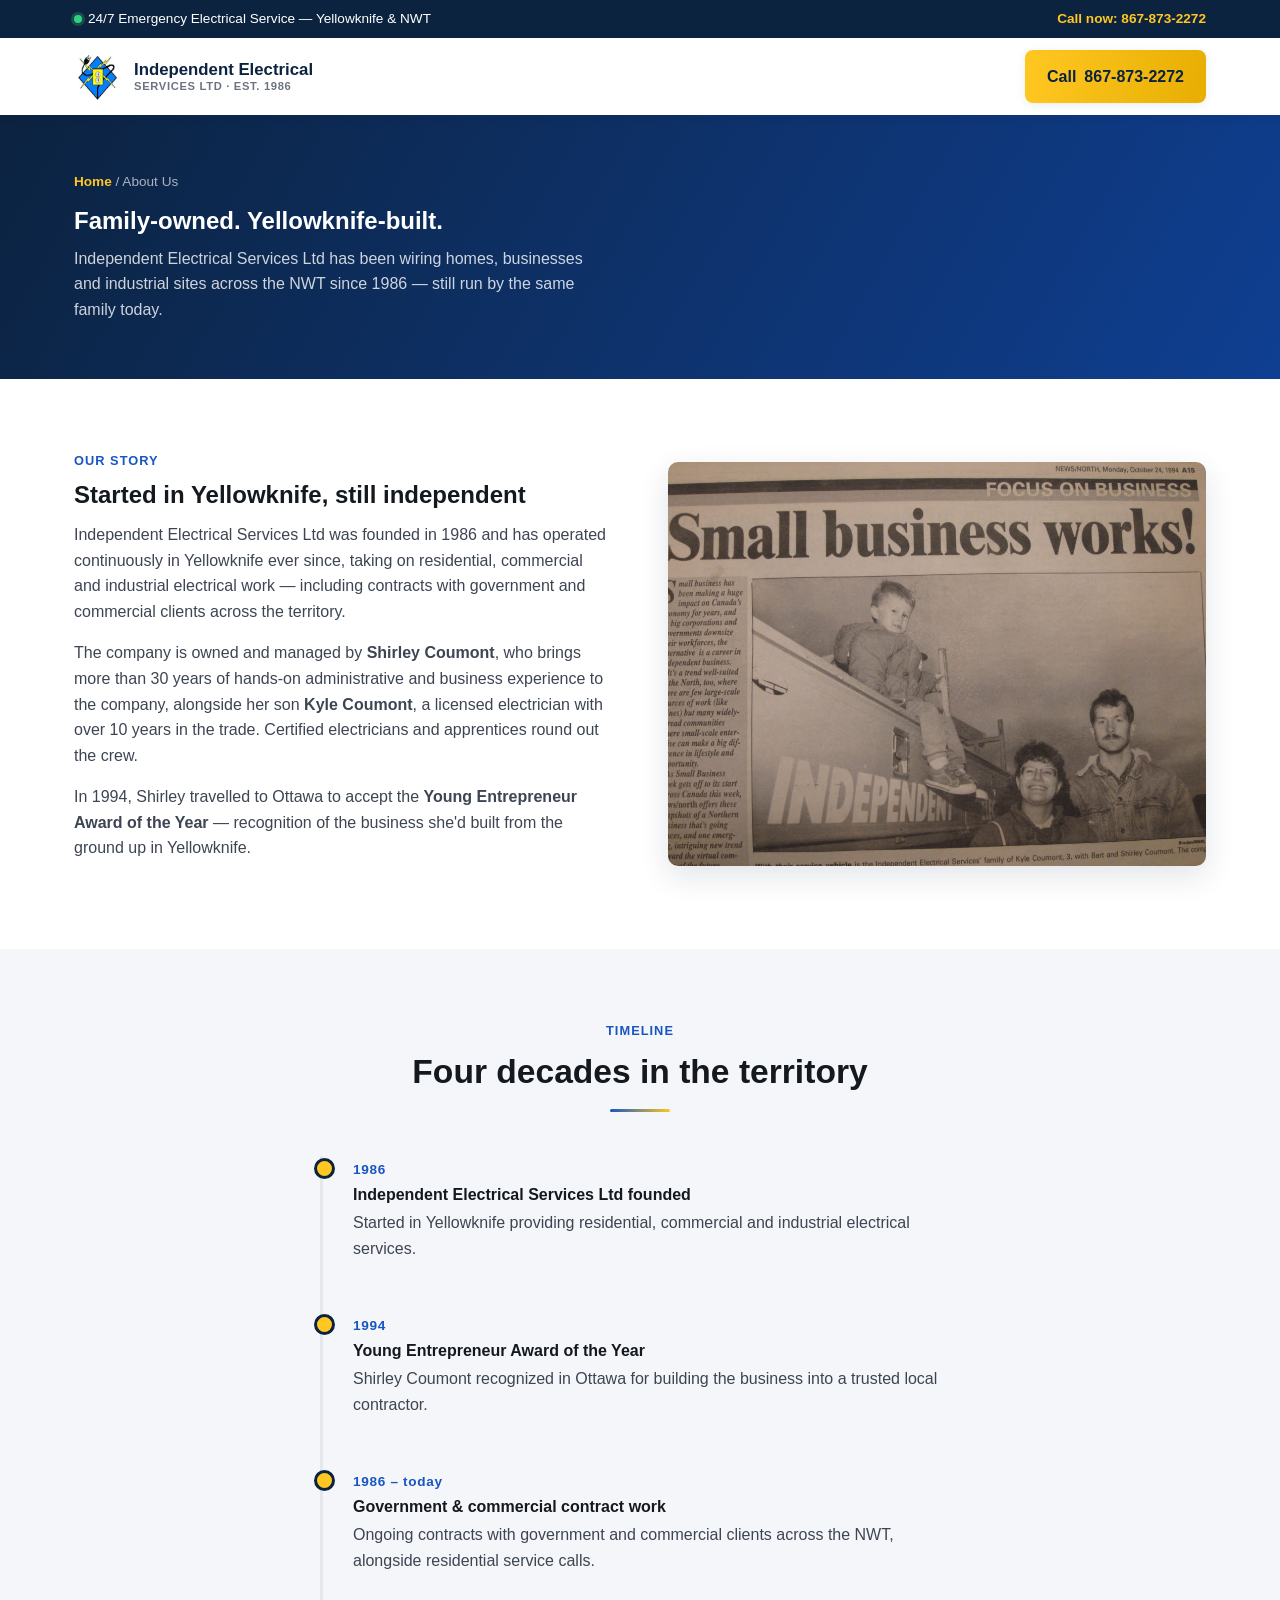
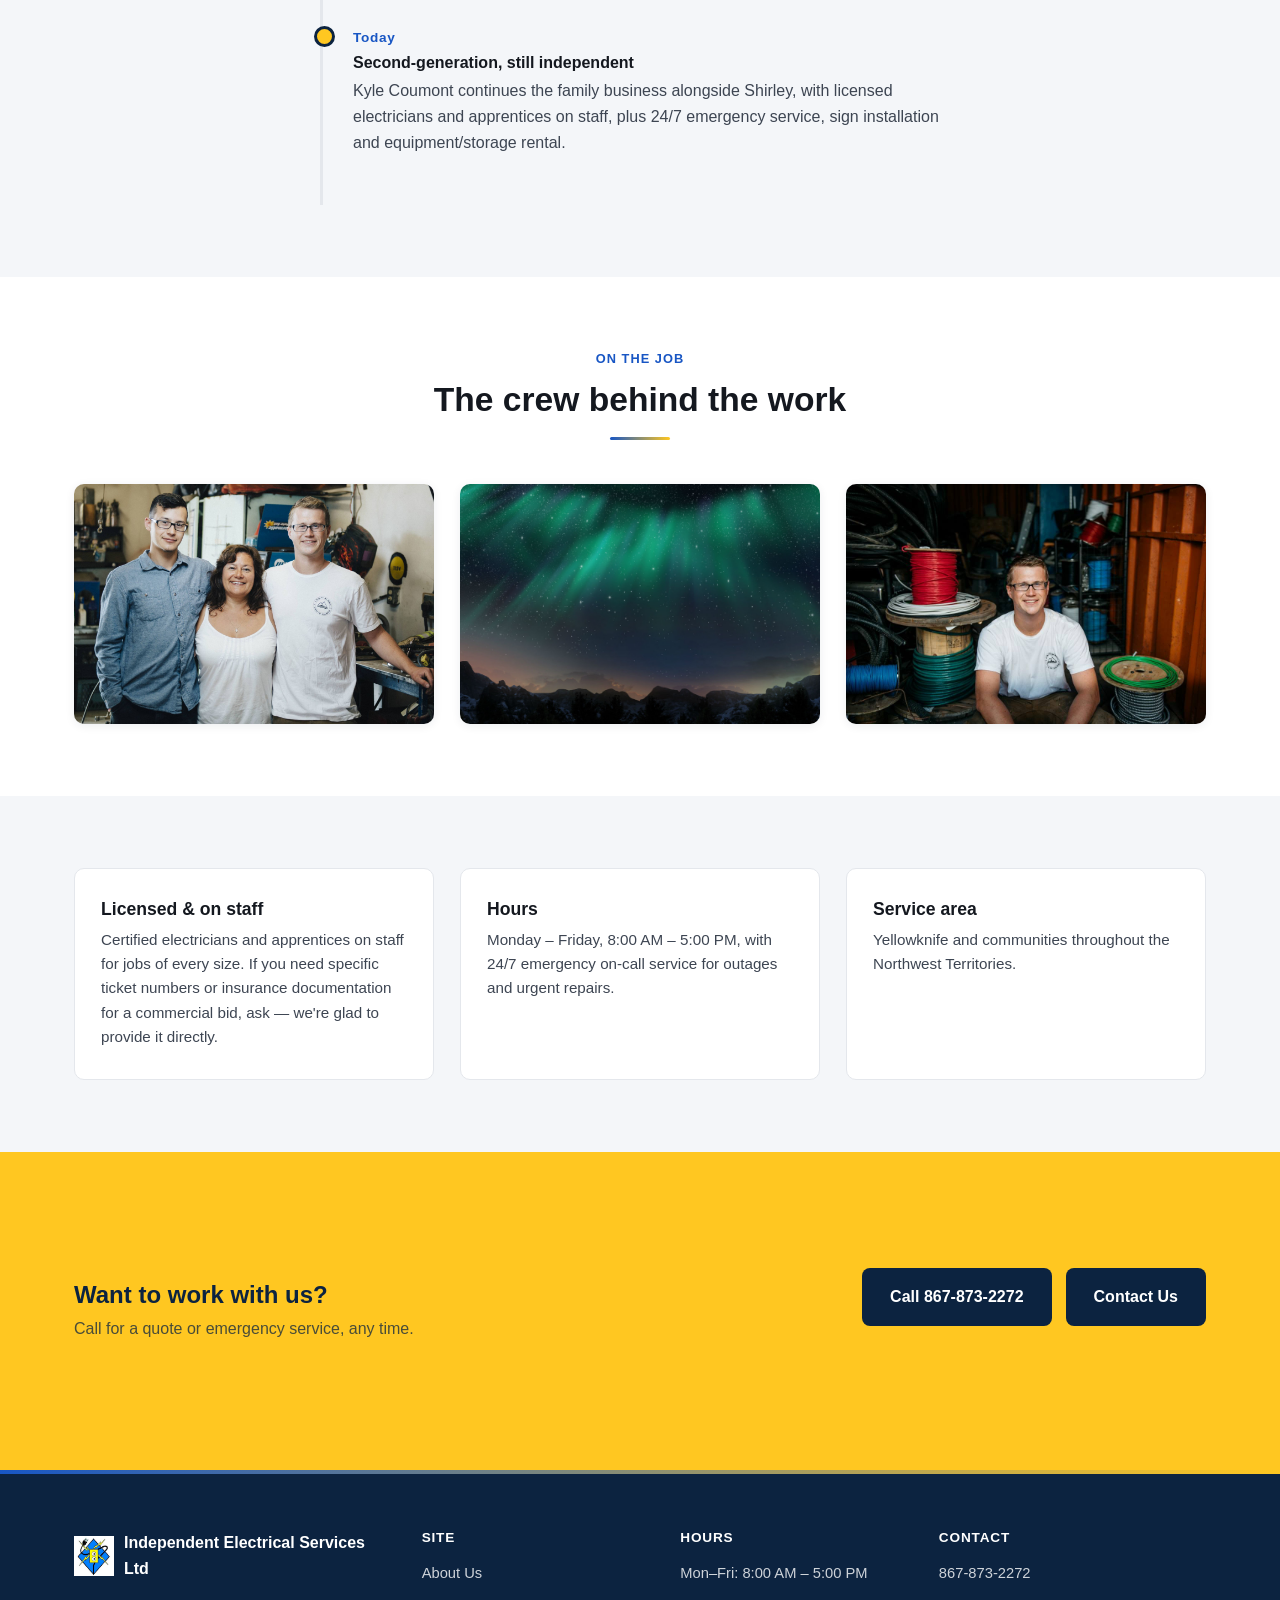
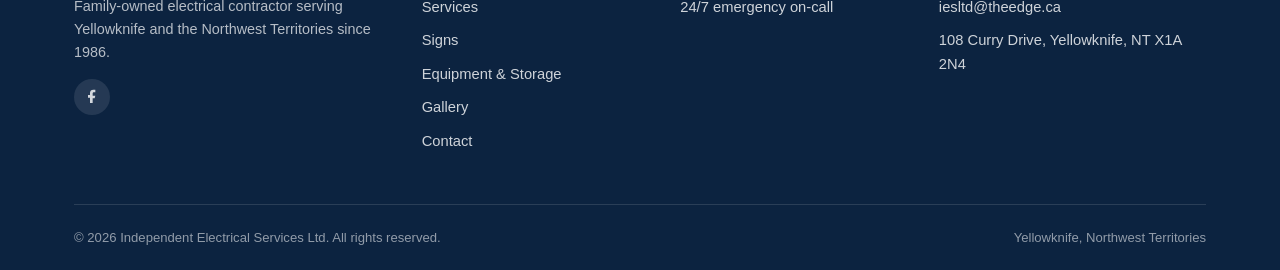
==== about.html @ 1fc1e15e "Initial build: IES NWT website redesign Static HTML/CSS/JS rebuild of the Independent Electrical Ser" ====
<!DOCTYPE html>
<html lang="en">
<head>
<meta charset="UTF-8" />
<meta name="viewport" content="width=device-width, initial-scale=1" />
<title>About Us | Family-Owned Electrical Contractor Since 1986 | Independent Electrical Services Ltd</title>
<meta name="description" content="Independent Electrical Services Ltd has served Yellowknife and the NWT since 1986. Family-owned and operated by Shirley and Kyle Coumont, licensed electricians and apprentices on staff." />
<link rel="canonical" href="https://www.iesnwt.ca/about.html" />
<meta property="og:type" content="website" />
<meta property="og:title" content="About Independent Electrical Services Ltd" />
<meta property="og:description" content="Family-owned electrical contractor serving Yellowknife and the NWT since 1986." />
<meta property="og:image" content="https://www.iesnwt.ca/images/team-hero.jpg" />
<meta property="og:url" content="https://www.iesnwt.ca/about.html" />
<link rel="icon" href="images/logo.jpg" type="image/jpeg" />
<link rel="stylesheet" href="css/style.css" />
</head>
<body>

<div class="top-strip">
  <div class="container">
    <span class="emergency"><span class="dot"></span> 24/7 Emergency Electrical Service &mdash; Yellowknife &amp; NWT</span>
    <a href="tel:+18678732272">Call now: 867-873-2272</a>
  </div>
</div>

<header class="site-header">
  <div class="container">
    <a href="index.html" class="brand">
      <img src="images/logo.jpg" alt="Independent Electrical Services Ltd logo" />
      <span class="brand-text">Independent Electrical<small>Services Ltd &middot; Est. 1986</small></span>
    </a>
    <nav class="main-nav" data-open="false" aria-label="Primary">
      <ul>
        <li><a href="index.html">Home</a></li>
        <li><a href="about.html" aria-current="page">About Us</a></li>
        <li><a href="services.html">Services</a></li>
        <li><a href="signs.html">Signs</a></li>
        <li><a href="equipment.html">Equipment</a></li>
        <li><a href="gallery.html">Gallery</a></li>
        <li><a href="contact.html">Contact</a></li>
      </ul>
    </nav>
    <div class="header-cta">
      <a href="tel:+18678732272" class="btn btn-primary"><span class="long">Call</span> 867-873-2272</a>
      <button class="nav-toggle" aria-expanded="false" aria-label="Toggle menu"><span></span></button>
    </div>
  </div>
</header>

<section class="page-hero">
  <div class="container">
    <div class="breadcrumb"><a href="index.html">Home</a> / About Us</div>
    <h1>Family-owned. Yellowknife-built.</h1>
    <p>Independent Electrical Services Ltd has been wiring homes, businesses and industrial sites across the NWT since 1986 &mdash; still run by the same family today.</p>
  </div>
</section>

<section>
  <div class="container">
    <div class="grid grid-2" style="align-items:center; gap:56px;">
      <div data-reveal="left">
        <span class="kicker">Our story</span>
        <h2>Started in Yellowknife, still independent</h2>
        <p>Independent Electrical Services Ltd was founded in 1986 and has operated continuously in Yellowknife ever since, taking on residential, commercial and industrial electrical work &mdash; including contracts with government and commercial clients across the territory.</p>
        <p>The company is owned and managed by <strong>Shirley Coumont</strong>, who brings more than 30 years of hands-on administrative and business experience to the company, alongside her son <strong>Kyle Coumont</strong>, a licensed electrician with over 10 years in the trade. Certified electricians and apprentices round out the crew.</p>
        <p>In 1994, Shirley travelled to Ottawa to accept the <strong>Young Entrepreneur Award of the Year</strong> &mdash; recognition of the business she'd built from the ground up in Yellowknife.</p>
      </div>
      <img data-reveal="right" src="images/about-newspaper.jpg" alt="Newspaper clipping covering Shirley Coumont's 1994 Young Entrepreneur Award of the Year" style="border-radius:10px; box-shadow:var(--shadow);" />
    </div>
  </div>
</section>

<section class="section-alt">
  <div class="container">
    <div class="section-head">
      <span class="kicker">Timeline</span>
      <h2>Four decades in the territory</h2>
    </div>
    <ul class="timeline" style="max-width:640px; margin:0 auto;">
      <li>
        <span class="year">1986</span>
        <h4>Independent Electrical Services Ltd founded</h4>
        <p>Started in Yellowknife providing residential, commercial and industrial electrical services.</p>
      </li>
      <li>
        <span class="year">1994</span>
        <h4>Young Entrepreneur Award of the Year</h4>
        <p>Shirley Coumont recognized in Ottawa for building the business into a trusted local contractor.</p>
      </li>
      <li>
        <span class="year">1986 &ndash; today</span>
        <h4>Government &amp; commercial contract work</h4>
        <p>Ongoing contracts with government and commercial clients across the NWT, alongside residential service calls.</p>
      </li>
      <li>
        <span class="year">Today</span>
        <h4>Second-generation, still independent</h4>
        <p>Kyle Coumont continues the family business alongside Shirley, with licensed electricians and apprentices on staff, plus 24/7 emergency service, sign installation and equipment/storage rental.</p>
      </li>
    </ul>
  </div>
</section>

<section>
  <div class="container">
    <div class="section-head">
      <span class="kicker">On the job</span>
      <h2>The crew behind the work</h2>
    </div>
    <div class="grid grid-3">
      <figure class="photo-card" style="margin:0;">
        <img src="images/about-1.jpg" alt="Independent Electrical Services team on site in Yellowknife" />
      </figure>
      <figure class="photo-card" style="margin:0;">
        <img src="images/about-2.jpg" alt="Independent Electrical Services crew at work" />
      </figure>
      <figure class="photo-card" style="margin:0;">
        <img src="images/team-2.jpg" alt="Independent Electrical Services Ltd team portrait" />
      </figure>
    </div>
  </div>
</section>

<section class="section-alt">
  <div class="container">
    <div class="grid grid-3">
      <div class="card">
        <h3>Licensed &amp; on staff</h3>
        <p>Certified electricians and apprentices on staff for jobs of every size. If you need specific ticket numbers or insurance documentation for a commercial bid, ask &mdash; we're glad to provide it directly.</p>
      </div>
      <div class="card">
        <h3>Hours</h3>
        <p>Monday &ndash; Friday, 8:00 AM &ndash; 5:00 PM, with 24/7 emergency on-call service for outages and urgent repairs.</p>
      </div>
      <div class="card">
        <h3>Service area</h3>
        <p>Yellowknife and communities throughout the Northwest Territories.</p>
      </div>
    </div>
  </div>
</section>

<section class="cta-band">
  <div class="container">
    <div>
      <h2>Want to work with us?</h2>
      <p>Call for a quote or emergency service, any time.</p>
    </div>
    <div class="hero-actions">
      <a href="tel:+18678732272" class="btn btn-dark">Call 867-873-2272</a>
      <a href="contact.html" class="btn" style="background:var(--navy); color:var(--white);">Contact Us</a>
    </div>
  </div>
</section>

<footer class="site-footer">
  <div class="container">
    <div class="footer-grid">
      <div>
        <div class="footer-brand">
          <img src="images/logo.jpg" alt="Independent Electrical Services Ltd logo" />
          <span>Independent Electrical Services Ltd</span>
        </div>
        <p style="color:rgba(255,255,255,0.7); font-size:0.9rem;">Family-owned electrical contractor serving Yellowknife and the Northwest Territories since 1986.</p>
        <div class="social-row">
          <a href="https://www.facebook.com/iesltdyellowknife/" target="_blank" rel="noopener" aria-label="Facebook">
            <svg viewBox="0 0 24 24" fill="currentColor"><path d="M13 22v-8h3l1-4h-4V7c0-1 .3-2 2-2h2V1.2C16.6 1 15.4 1 14 1c-3 0-5 1.8-5 5v3H6v4h3v8h4Z"/></svg>
          </a>
        </div>
      </div>
      <div>
        <h4>Site</h4>
        <ul>
          <li><a href="about.html">About Us</a></li>
          <li><a href="services.html">Services</a></li>
          <li><a href="signs.html">Signs</a></li>
          <li><a href="equipment.html">Equipment &amp; Storage</a></li>
          <li><a href="gallery.html">Gallery</a></li>
          <li><a href="contact.html">Contact</a></li>
        </ul>
      </div>
      <div>
        <h4>Hours</h4>
        <ul>
          <li>Mon&ndash;Fri: 8:00 AM &ndash; 5:00 PM</li>
          <li>24/7 emergency on-call</li>
        </ul>
      </div>
      <div>
        <h4>Contact</h4>
        <ul>
          <li><a href="tel:+18678732272">867-873-2272</a></li>
          <li><a href="mailto:iesltd@theedge.ca">iesltd@theedge.ca</a></li>
          <li>108 Curry Drive, Yellowknife, NT X1A 2N4</li>
        </ul>
      </div>
    </div>
    <div class="footer-bottom">
      <span>&copy; <span data-year>2026</span> Independent Electrical Services Ltd. All rights reserved.</span>
      <span>Yellowknife, Northwest Territories</span>
    </div>
  </div>
</footer>

<div class="mobile-call-bar">
  <a href="tel:+18678732272">Call now &mdash; 867-873-2272</a>
</div>

<script src="js/main.js"></script>
</body>
</html>
---- css/style.css ----
/* ============================================================
   Independent Electrical Services Ltd — design system
   Palette pulled from the company's own logo mark:
   safety yellow + electrical blue + near-black.
   ============================================================ */

:root {
  --navy: #0c2340;
  --blue: #1856c4;
  --blue-dark: #0f3f92;
  --yellow: #ffc721;
  --yellow-dark: #e6ac00;
  --ink: #14181f;
  --gray-700: #3d4552;
  --gray-500: #6b7280;
  --gray-200: #e4e7ec;
  --gray-100: #f4f6f9;
  --white: #ffffff;
  --danger: #d1372f;

  --container: 1180px;
  --radius: 10px;
  --shadow: 0 10px 30px rgba(12, 35, 64, 0.12);
  --shadow-sm: 0 2px 10px rgba(12, 35, 64, 0.08);
  --font: "Inter", "Segoe UI", Roboto, Arial, sans-serif;
}

* { box-sizing: border-box; }
html { scroll-behavior: smooth; }

body {
  margin: 0;
  font-family: var(--font);
  color: var(--ink);
  background: var(--white);
  line-height: 1.6;
  -webkit-font-smoothing: antialiased;
}

img { max-width: 100%; display: block; }
a { color: inherit; text-decoration: none; }
ul { margin: 0; padding: 0; list-style: none; }
h1, h2, h3, h4 { line-height: 1.2; margin: 0 0 0.5em; font-weight: 800; }
p { margin: 0 0 1em; color: var(--gray-700); }

.container {
  max-width: var(--container);
  margin: 0 auto;
  padding: 0 24px;
}

.visually-hidden {
  position: absolute;
  width: 1px; height: 1px;
  overflow: hidden;
  clip: rect(0 0 0 0);
  white-space: nowrap;
}

/* ---------- Buttons ---------- */
.btn {
  display: inline-flex;
  align-items: center;
  gap: 8px;
  padding: 14px 26px;
  border-radius: 8px;
  font-weight: 700;
  font-size: 1rem;
  border: 2px solid transparent;
  cursor: pointer;
  transition: transform 0.15s ease, box-shadow 0.15s ease, background 0.15s ease;
}
.btn:hover { transform: translateY(-2px); }
.btn-primary {
  background: var(--yellow);
  color: var(--navy);
  box-shadow: var(--shadow-sm);
}
.btn-primary:hover { background: var(--yellow-dark); }
.btn-outline {
  background: transparent;
  border-color: rgba(255, 255, 255, 0.55);
  color: var(--white);
}
.btn-outline:hover { background: rgba(255, 255, 255, 0.12); }
.btn-dark {
  background: var(--navy);
  color: var(--white);
}
.btn-dark:hover { background: #08192e; }
.btn-block { width: 100%; justify-content: center; }

/* ---------- Top emergency strip ---------- */
.top-strip {
  background: var(--navy);
  color: var(--white);
  font-size: 0.85rem;
}
.top-strip .container {
  display: flex;
  justify-content: space-between;
  align-items: center;
  padding-top: 8px;
  padding-bottom: 8px;
  gap: 12px;
  flex-wrap: wrap;
}
.top-strip a { color: var(--yellow); font-weight: 700; }
.top-strip .emergency {
  display: inline-flex;
  align-items: center;
  gap: 6px;
}
.top-strip .dot {
  width: 8px; height: 8px; border-radius: 50%;
  background: #35d07f;
  box-shadow: 0 0 0 3px rgba(53, 208, 127, 0.25);
}

/* ---------- Header ---------- */
.site-header {
  position: sticky;
  top: 0;
  z-index: 100;
  background: var(--white);
  box-shadow: var(--shadow-sm);
}
.site-header .container {
  display: flex;
  align-items: center;
  justify-content: space-between;
  padding-top: 12px;
  padding-bottom: 12px;
  gap: 20px;
}
.brand {
  display: flex;
  align-items: center;
  gap: 12px;
  font-weight: 800;
  font-size: 1.05rem;
  color: var(--navy);
}
.brand img { width: 48px; height: 48px; }
.brand .brand-text { display: flex; flex-direction: column; line-height: 1.15; }
.brand .brand-text small {
  font-weight: 600;
  color: var(--gray-500);
  font-size: 0.7rem;
  letter-spacing: 0.06em;
  text-transform: uppercase;
}

.main-nav ul {
  display: flex;
  gap: 4px;
  align-items: center;
}
.main-nav a {
  display: block;
  padding: 10px 14px;
  border-radius: 6px;
  font-weight: 700;
  font-size: 0.92rem;
  color: var(--gray-700);
  transition: background 0.15s ease, color 0.15s ease;
}
.main-nav a:hover,
.main-nav a[aria-current="page"] {
  background: var(--gray-100);
  color: var(--blue);
}

.header-cta { display: flex; align-items: center; gap: 12px; }
.header-cta .btn { padding: 12px 20px; }

.nav-toggle {
  display: none;
  background: var(--navy);
  border: none;
  border-radius: 8px;
  width: 44px;
  height: 44px;
  cursor: pointer;
  position: relative;
}
.nav-toggle span,
.nav-toggle::before,
.nav-toggle::after {
  content: "";
  position: absolute;
  left: 10px; right: 10px;
  height: 2px;
  background: var(--white);
  transition: transform 0.2s ease, opacity 0.2s ease;
}
.nav-toggle::before { top: 15px; }
.nav-toggle span { top: 21px; }
.nav-toggle::after { top: 27px; }
.nav-toggle[aria-expanded="true"]::before { transform: translateY(6px) rotate(45deg); }
.nav-toggle[aria-expanded="true"]::after { transform: translateY(-6px) rotate(-45deg); }
.nav-toggle[aria-expanded="true"] span { opacity: 0; }

/* ---------- Hero ---------- */
.hero {
  position: relative;
  background: linear-gradient(120deg, var(--navy) 0%, var(--blue-dark) 100%);
  color: var(--white);
  overflow: hidden;
}
.hero .container {
  max-width: 640px;
  padding-top: 72px;
  padding-bottom: 72px;
}
.hero-eyebrow {
  display: inline-flex;
  align-items: center;
  gap: 8px;
  background: rgba(255, 199, 33, 0.15);
  color: var(--yellow);
  border: 1px solid rgba(255, 199, 33, 0.4);
  padding: 6px 14px;
  border-radius: 999px;
  font-size: 0.8rem;
  font-weight: 700;
  letter-spacing: 0.04em;
  text-transform: uppercase;
  margin-bottom: 18px;
}
.hero h1 {
  font-size: clamp(2rem, 4vw, 3rem);
  color: var(--white);
  margin-bottom: 18px;
}
.hero p.lead {
  color: rgba(255, 255, 255, 0.85);
  font-size: 1.1rem;
  max-width: 46ch;
  margin-bottom: 28px;
}
.hero-actions { display: flex; gap: 14px; flex-wrap: wrap; margin-bottom: 28px; }
.hero-trust {
  display: flex;
  gap: 28px;
  flex-wrap: wrap;
  padding-top: 24px;
  border-top: 1px solid rgba(255, 255, 255, 0.15);
}
.hero-trust .stat b {
  display: block;
  font-size: 1.6rem;
  color: var(--yellow);
}
.hero-trust .stat span {
  font-size: 0.82rem;
  color: rgba(255, 255, 255, 0.75);
}
/* Small page hero (interior pages) */
.page-hero {
  background: linear-gradient(120deg, var(--navy) 0%, var(--blue-dark) 100%);
  color: var(--white);
  padding: 56px 0;
  overflow: hidden;
}
.page-hero h1 { color: var(--white); margin-bottom: 10px; }
.page-hero p { color: rgba(255, 255, 255, 0.8); max-width: 60ch; margin: 0; }
.breadcrumb {
  font-size: 0.85rem;
  color: rgba(255, 255, 255, 0.65);
  margin-bottom: 14px;
}
.breadcrumb a { color: var(--yellow); font-weight: 700; }

/* ---------- Sections ---------- */
section { padding: 72px 0; }
.section-alt { background: var(--gray-100); }
.section-head { max-width: 640px; margin: 0 auto 44px; text-align: center; }
.section-head.left { margin: 0 0 44px; text-align: left; }
.kicker {
  display: block;
  color: var(--blue);
  font-weight: 800;
  font-size: 0.8rem;
  letter-spacing: 0.08em;
  text-transform: uppercase;
  margin-bottom: 10px;
}
.section-head h2 { font-size: clamp(1.6rem, 3vw, 2.1rem); }

/* ---------- Cards / grids ---------- */
.grid { display: grid; gap: 26px; }
.grid-3 { grid-template-columns: repeat(3, 1fr); }
.grid-4 { grid-template-columns: repeat(4, 1fr); }
.grid-2 { grid-template-columns: repeat(2, 1fr); }

.card {
  background: var(--white);
  border: 1px solid var(--gray-200);
  border-radius: var(--radius);
  padding: 30px 26px;
  transition: box-shadow 0.2s ease, transform 0.2s ease;
}
.card:hover { box-shadow: var(--shadow); transform: translateY(-4px); }
.card .icon {
  width: 52px; height: 52px;
  display: flex; align-items: center; justify-content: center;
  background: var(--gray-100);
  border-radius: 10px;
  margin-bottom: 18px;
  color: var(--blue);
}
.card .icon svg { width: 26px; height: 26px; }
.card h3 { font-size: 1.1rem; margin-bottom: 8px; }
.card p { margin-bottom: 0; font-size: 0.95rem; }
.card a.card-link {
  display: inline-block;
  margin-top: 14px;
  font-weight: 700;
  color: var(--blue);
  font-size: 0.9rem;
}

.photo-card {
  border-radius: var(--radius);
  overflow: hidden;
  position: relative;
  box-shadow: var(--shadow-sm);
}
.photo-card img { width: 100%; height: 240px; object-fit: cover; transition: transform 0.35s ease; }
.photo-card:hover img { transform: scale(1.06); }
.photo-card figcaption {
  position: absolute; left: 0; right: 0; bottom: 0;
  background: linear-gradient(0deg, rgba(12,35,64,0.88), rgba(12,35,64,0));
  color: var(--white);
  padding: 34px 16px 14px;
  font-weight: 700;
  font-size: 0.92rem;
}

/* Placeholder photo block (used where a real photo is still needed) */
.photo-placeholder {
  border-radius: var(--radius);
  border: 2px dashed var(--gray-200);
  background: repeating-linear-gradient(135deg, var(--gray-100), var(--gray-100) 10px, #eef1f6 10px, #eef1f6 20px);
  color: var(--gray-500);
  display: flex;
  flex-direction: column;
  align-items: center;
  justify-content: center;
  gap: 8px;
  text-align: center;
  min-height: 220px;
  font-size: 0.85rem;
  font-weight: 600;
  padding: 20px;
}
.photo-placeholder svg { width: 32px; height: 32px; opacity: 0.6; }

/* ---------- CTA band ---------- */
.cta-band {
  background: var(--yellow);
  color: var(--navy);
}
.cta-band .container {
  display: flex;
  align-items: center;
  justify-content: space-between;
  gap: 24px;
  flex-wrap: wrap;
  padding-top: 44px;
  padding-bottom: 44px;
}
.cta-band h2 { margin-bottom: 6px; font-size: 1.5rem; }
.cta-band p { margin: 0; color: rgba(12, 35, 64, 0.75); }

/* ---------- Testimonials (placeholder-safe) ---------- */
.testimonial {
  background: var(--white);
  border: 1px solid var(--gray-200);
  border-radius: var(--radius);
  padding: 28px;
}
.testimonial p.quote {
  font-style: italic;
  color: var(--gray-700);
  margin-bottom: 16px;
}
.testimonial .who {
  font-weight: 700;
  color: var(--navy);
  font-size: 0.9rem;
}
.testimonial.is-placeholder {
  border-style: dashed;
  color: var(--gray-500);
}
.testimonial.is-placeholder p.quote { color: var(--gray-500); }

/* ---------- Timeline (About) ---------- */
.timeline { border-left: 3px solid var(--gray-200); margin-left: 10px; }
.timeline li { position: relative; padding: 0 0 34px 30px; }
.timeline li::before {
  content: "";
  position: absolute;
  left: -9px; top: 2px;
  width: 15px; height: 15px;
  border-radius: 50%;
  background: var(--yellow);
  border: 3px solid var(--navy);
}
.timeline .year { font-weight: 800; color: var(--blue); font-size: 0.85rem; letter-spacing: 0.05em; }
.timeline h4 { margin: 4px 0 6px; }

/* ---------- Contact ---------- */
.contact-grid {
  display: grid;
  grid-template-columns: 1fr 1fr;
  gap: 48px;
  align-items: start;
}
.info-list li {
  display: flex;
  gap: 14px;
  padding: 14px 0;
  border-bottom: 1px solid var(--gray-200);
}
.info-list li:last-child { border-bottom: none; }
.info-list .icon {
  width: 40px; height: 40px; flex: none;
  background: var(--gray-100);
  border-radius: 8px;
  display: flex; align-items: center; justify-content: center;
  color: var(--blue);
}
.info-list .icon svg { width: 20px; height: 20px; }
.info-list b { display: block; color: var(--navy); font-size: 0.95rem; }
.info-list span, .info-list a { color: var(--gray-700); font-size: 0.92rem; }
.info-list a:hover { color: var(--blue); }

form.contact-form { display: grid; gap: 16px; }
form.contact-form label {
  display: block;
  font-weight: 700;
  font-size: 0.85rem;
  color: var(--navy);
  margin-bottom: 6px;
}
form.contact-form input,
form.contact-form select,
form.contact-form textarea {
  width: 100%;
  padding: 12px 14px;
  border: 1px solid var(--gray-200);
  border-radius: 8px;
  font-family: inherit;
  font-size: 0.95rem;
  background: var(--white);
}
form.contact-form input:focus,
form.contact-form select:focus,
form.contact-form textarea:focus {
  outline: none;
  border-color: var(--blue);
  box-shadow: 0 0 0 3px rgba(24, 86, 196, 0.15);
}
.form-row { display: grid; grid-template-columns: 1fr 1fr; gap: 16px; }
.form-note { font-size: 0.82rem; color: var(--gray-500); }

.map-embed {
  border-radius: var(--radius);
  overflow: hidden;
  border: 1px solid var(--gray-200);
  box-shadow: var(--shadow-sm);
}
.map-embed iframe { width: 100%; height: 320px; border: 0; display: block; }

/* ---------- Footer ---------- */
.site-footer {
  background: var(--navy);
  color: rgba(255, 255, 255, 0.8);
  padding-top: 56px;
}
.footer-grid {
  display: grid;
  grid-template-columns: 1.4fr 1fr 1fr 1.2fr;
  gap: 36px;
  padding-bottom: 40px;
  border-bottom: 1px solid rgba(255, 255, 255, 0.12);
}
.footer-brand { display: flex; align-items: center; gap: 10px; margin-bottom: 14px; }
.footer-brand img { width: 40px; height: 40px; }
.footer-brand span { font-weight: 800; color: var(--white); }
.site-footer h4 {
  color: var(--white);
  font-size: 0.85rem;
  text-transform: uppercase;
  letter-spacing: 0.06em;
  margin-bottom: 16px;
}
.site-footer li { margin-bottom: 10px; font-size: 0.92rem; }
.site-footer a:hover { color: var(--yellow); }
.footer-bottom {
  display: flex;
  justify-content: space-between;
  align-items: center;
  flex-wrap: wrap;
  gap: 10px;
  padding: 22px 0;
  font-size: 0.82rem;
  color: rgba(255, 255, 255, 0.55);
}
.social-row { display: flex; gap: 10px; }
.social-row a {
  width: 36px; height: 36px;
  border-radius: 50%;
  background: rgba(255, 255, 255, 0.1);
  display: flex; align-items: center; justify-content: center;
}
.social-row a:hover { background: var(--yellow); color: var(--navy); }
.social-row svg { width: 16px; height: 16px; }

/* ---------- Sticky mobile call bar ---------- */
.mobile-call-bar {
  position: fixed;
  left: 0; right: 0; bottom: 0;
  z-index: 200;
  display: none;
  background: var(--navy);
  padding: 10px 16px;
  box-shadow: 0 -4px 20px rgba(0,0,0,0.25);
}
.mobile-call-bar a {
  display: flex; align-items: center; justify-content: center;
  gap: 8px;
  background: var(--yellow);
  color: var(--navy);
  font-weight: 800;
  padding: 12px;
  border-radius: 8px;
}

/* ---------- Table (services list style) ---------- */
.tag-row { display: flex; flex-wrap: wrap; gap: 10px; margin-top: 18px; }
.tag {
  background: var(--gray-100);
  border: 1px solid var(--gray-200);
  color: var(--gray-700);
  font-size: 0.85rem;
  font-weight: 600;
  padding: 8px 14px;
  border-radius: 999px;
}

/* ============================================================
   Motion system — subtle, professional, accessible.
   Everything below respects prefers-reduced-motion (see bottom).
   ============================================================ */

:root { --ease: cubic-bezier(0.16, 1, 0.3, 1); }

/* Header: shrinks slightly + gains a shadow once scrolled.
   On the homepage only, it also starts transparent over the hero
   and crossfades to solid white — everywhere else it's always solid,
   so interior pages stay simple and legible. */
.site-header {
  transition: background-color 0.35s ease, box-shadow 0.3s ease, padding 0.3s ease;
}
.site-header.is-scrolled { box-shadow: 0 6px 24px rgba(12, 35, 64, 0.14); }
.site-header.is-scrolled .container { padding-top: 8px; padding-bottom: 8px; }
.site-header.is-scrolled .brand img { width: 40px; height: 40px; }

body.home .hero { margin-top: -92px; padding-top: 164px; }
body.home .site-header {
  position: sticky;
  background: transparent;
  box-shadow: none;
}
body.home .site-header:not(.is-scrolled) .brand,
body.home .site-header:not(.is-scrolled) .brand small,
body.home .site-header:not(.is-scrolled) .main-nav a {
  color: var(--white);
}
body.home .site-header:not(.is-scrolled) .main-nav a[aria-current="page"],
body.home .site-header:not(.is-scrolled) .main-nav a:hover {
  color: var(--white);
  background: rgba(255, 255, 255, 0.12);
}
body.home .site-header.is-scrolled { background: var(--white); }
body.home .site-header.is-scrolled .brand,
body.home .site-header.is-scrolled .brand small,
body.home .site-header.is-scrolled .main-nav a {
  color: var(--navy);
}
@media (max-width: 760px) {
  body.home .hero { margin-top: 0; padding-top: 72px; }
  body.home .site-header { background: var(--white); }
  body.home .site-header:not(.is-scrolled) .brand,
  body.home .site-header:not(.is-scrolled) .brand small { color: var(--navy); }
}

/* Generic scroll-reveal (classes are added by JS — content is always
   visible by default if JavaScript doesn't run) */
.reveal {
  opacity: 0;
  transform: translateY(22px);
  transition: opacity 0.6s var(--ease), transform 0.6s var(--ease);
  transition-delay: calc(var(--stagger, 0) * 65ms);
}
.reveal.in-view { opacity: 1; transform: translateY(0); }

/* Directional variants for [data-reveal="left|right"] (About/Services/Signs/Equipment) */
.reveal-left {
  opacity: 0;
  transform: translateX(-32px);
  transition: opacity 0.7s var(--ease), transform 0.7s var(--ease);
}
.reveal-left.in-view { opacity: 1; transform: translateX(0); }
.reveal-right {
  opacity: 0;
  transform: translateX(32px);
  transition: opacity 0.7s var(--ease), transform 0.7s var(--ease);
}
.reveal-right.in-view { opacity: 1; transform: translateX(0); }

/* Decorative underline, injected under .section-head by main.js */
.section-line {
  display: block;
  width: 0;
  height: 3px;
  background: linear-gradient(90deg, var(--blue), var(--yellow));
  border-radius: 2px;
  margin: 16px auto 0;
  transition: width 0.8s var(--ease) 0.15s;
}
.section-head.left .section-line { margin-left: 0; }
.section-head.in-view .section-line { width: 60px; }

/* ---- Hero entrance — pure CSS, runs on every load, no JS dependency ---- */
.hero-copy > * {
  animation: hero-in 0.6s var(--ease) both;
}
.hero-copy > *:nth-child(1) { animation-delay: 0.05s; }
.hero-copy > *:nth-child(2) { animation-delay: 0.13s; }
.hero-copy > *:nth-child(3) { animation-delay: 0.21s; }
.hero-copy > *:nth-child(4) { animation-delay: 0.29s; }
.hero-copy > *:nth-child(5) { animation-delay: 0.37s; }
@keyframes hero-in {
  from { opacity: 0; transform: translateY(16px); }
  to { opacity: 1; transform: translateY(0); }
}

/* ---- Full-bleed homepage hero: photo, dark overlay, slow Ken Burns + parallax ---- */
.hero { position: relative; overflow: hidden; min-height: 88vh; display: flex; align-items: center; }
.hero .container { position: relative; z-index: 2; padding-top: 40px; padding-bottom: 40px; }
.hero-bg {
  position: absolute;
  inset: -20px;
  z-index: 0;
  background-image: linear-gradient(120deg, rgba(12,35,64,0.92) 0%, rgba(15,63,146,0.82) 55%, rgba(12,35,64,0.75) 100%), var(--hero-image);
  background-size: cover;
  background-position: center;
  animation: ken-burns 22s ease-in-out infinite alternate;
  will-change: transform;
}
@keyframes ken-burns {
  from { transform: scale(1) translateY(0); }
  to { transform: scale(1.09) translateY(-1.5%); }
}
@media (max-width: 760px) {
  .hero { min-height: auto; padding: 96px 0 64px; }
}

/* Mouse-follow glow — very soft, restricted to hero sections, off on touch */
.hero-glow {
  position: absolute;
  inset: 0;
  z-index: 1;
  background: radial-gradient(420px circle at var(--spot-x, 50%) var(--spot-y, 30%), rgba(255, 199, 33, 0.10), transparent 70%);
  pointer-events: none;
}

/* Interior page-hero keeps its compact size, gets a gentle static wash instead of the full photo treatment */
.page-hero { position: relative; overflow: hidden; }
.page-hero .container { position: relative; z-index: 2; }

/* Animated counters */
.stat b { font-variant-numeric: tabular-nums; }
.stat-ring { position: relative; width: 64px; height: 64px; margin: 0 auto 6px; }
.stat-ring svg { width: 100%; height: 100%; transform: rotate(-90deg); }
.stat-ring circle { fill: none; stroke-width: 5; }
.stat-ring .track { stroke: rgba(255, 255, 255, 0.18); }
.stat-ring .fill {
  stroke: var(--yellow);
  stroke-linecap: round;
  stroke-dasharray: 176;
  stroke-dashoffset: 176;
  transition: stroke-dashoffset 1.2s var(--ease);
}
.stat.in-view .stat-ring .fill { stroke-dashoffset: var(--ring-offset, 0); }

/* Card / photo-card motion refinement */
.card, .photo-card, .testimonial {
  transition: box-shadow 0.35s var(--ease), transform 0.35s var(--ease);
}
.card:hover { transform: translateY(-8px); }
.card .icon svg { transition: transform 0.35s var(--ease); }
.card:hover .icon svg { transform: rotate(12deg); }
.photo-card img { transition: transform 0.5s var(--ease); }
.card-link .arrow { display: inline-block; transition: transform 0.25s var(--ease); }
.card-link:hover .arrow { transform: translateX(5px); }

/* Buttons: gradient-fill hover + click ripple (kept subtle) */
.btn-primary {
  background: linear-gradient(100deg, var(--yellow) 0%, var(--yellow-dark) 50%, var(--yellow) 100%);
  background-size: 220% 100%;
  background-position: 0% 0%;
  transition: background-position 0.5s ease, transform 0.15s ease, box-shadow 0.15s ease;
}
.btn-primary:hover { background-position: 100% 0%; }
.btn { position: relative; overflow: hidden; }
.btn:active { transform: translateY(0) scale(0.97); }
.btn .ripple {
  position: absolute;
  border-radius: 50%;
  transform: scale(0);
  background: rgba(255, 255, 255, 0.55);
  pointer-events: none;
  animation: ripple-out 0.6s ease-out;
}
@keyframes ripple-out {
  to { transform: scale(2.6); opacity: 0; }
}

/* Nav link underline sweep */
.main-nav a { position: relative; }
.main-nav a::before {
  content: "";
  position: absolute;
  left: 14px; right: 14px; bottom: 4px;
  height: 2px;
  background: var(--yellow);
  transform: scaleX(0);
  transform-origin: left;
  transition: transform 0.25s var(--ease);
}
.main-nav a:hover::before,
.main-nav a[aria-current="page"]::before { transform: scaleX(1); }

/* Mobile nav slide + fade */
.main-nav { backdrop-filter: blur(10px); }
.main-nav li {
  opacity: 0;
  transform: translateX(16px);
  transition: opacity 0.35s var(--ease), transform 0.35s var(--ease);
}
.main-nav[data-open="true"] li {
  opacity: 1;
  transform: translateX(0);
}
.main-nav[data-open="true"] li:nth-child(1) { transition-delay: 0.04s; }
.main-nav[data-open="true"] li:nth-child(2) { transition-delay: 0.08s; }
.main-nav[data-open="true"] li:nth-child(3) { transition-delay: 0.12s; }
.main-nav[data-open="true"] li:nth-child(4) { transition-delay: 0.16s; }
.main-nav[data-open="true"] li:nth-child(5) { transition-delay: 0.2s; }
.main-nav[data-open="true"] li:nth-child(6) { transition-delay: 0.24s; }
.main-nav[data-open="true"] li:nth-child(7) { transition-delay: 0.28s; }

/* Emergency dot pulse (already animated by shadow, add real pulse) */
.top-strip .dot { animation: pulse-dot 2s ease-in-out infinite; }
@keyframes pulse-dot {
  0%, 100% { box-shadow: 0 0 0 3px rgba(53, 208, 127, 0.25); }
  50% { box-shadow: 0 0 0 7px rgba(53, 208, 127, 0.12); }
}

/* ---- Gallery: masonry columns + lightbox ---- */
.gallery-masonry {
  column-count: 4;
  column-gap: 20px;
}
.gallery-masonry .photo-card {
  break-inside: avoid;
  margin-bottom: 20px;
  width: 100%;
  cursor: zoom-in;
}
.gallery-masonry .photo-card img { height: auto; }
@media (max-width: 1000px) { .gallery-masonry { column-count: 3; } }
@media (max-width: 760px) { .gallery-masonry { column-count: 2; column-gap: 14px; } .gallery-masonry .photo-card { margin-bottom: 14px; } }
@media (max-width: 480px) { .gallery-masonry { column-count: 1; } }

.lightbox {
  position: fixed;
  inset: 0;
  z-index: 400;
  background: rgba(8, 16, 28, 0.92);
  display: flex;
  align-items: center;
  justify-content: center;
  padding: 40px;
  opacity: 0;
  pointer-events: none;
  transition: opacity 0.3s ease;
}
.lightbox.is-open { opacity: 1; pointer-events: auto; }
.lightbox img {
  max-width: min(92vw, 1100px);
  max-height: 86vh;
  border-radius: 8px;
  box-shadow: 0 20px 60px rgba(0, 0, 0, 0.5);
  transform: scale(0.92);
  transition: transform 0.3s var(--ease);
}
.lightbox.is-open img { transform: scale(1); }
.lightbox-close {
  position: absolute;
  top: 22px; right: 22px;
  width: 42px; height: 42px;
  border-radius: 50%;
  border: none;
  background: rgba(255, 255, 255, 0.12);
  color: var(--white);
  font-size: 1.4rem;
  line-height: 1;
  cursor: pointer;
}
.lightbox-close:hover { background: rgba(255, 255, 255, 0.22); }

/* ---- Testimonial carousel ---- */
.testimonial-carousel { position: relative; max-width: 640px; margin: 0 auto; }
.testimonial-track { position: relative; min-height: 210px; }
.testimonial-track .testimonial {
  position: absolute;
  inset: 0;
  opacity: 0;
  transform: scale(0.97);
  transition: opacity 0.6s var(--ease), transform 0.6s var(--ease);
  pointer-events: none;
}
.testimonial-track .testimonial.is-active {
  opacity: 1;
  transform: scale(1);
  pointer-events: auto;
  z-index: 1;
}
.carousel-dots { display: flex; justify-content: center; gap: 8px; margin-top: 20px; }
.carousel-dots button {
  width: 9px; height: 9px;
  border-radius: 50%;
  border: none;
  background: var(--gray-200);
  cursor: pointer;
  padding: 0;
  transition: background 0.25s ease, transform 0.25s ease;
}
.carousel-dots button.is-active { background: var(--blue); transform: scale(1.2); }
/* No-JS / reduced-motion fallback: show all testimonials stacked, no absolute positioning */
.testimonial-carousel.no-carousel .testimonial-track { min-height: 0; display: grid; gap: 20px; }
.testimonial-carousel.no-carousel .testimonial-track .testimonial {
  position: static; opacity: 1; transform: none; pointer-events: auto;
}
.testimonial-carousel.no-carousel .carousel-dots { display: none; }

/* ---- Back to top ---- */
.back-to-top {
  position: fixed;
  right: 20px; bottom: 20px;
  width: 46px; height: 46px;
  border-radius: 50%;
  background: var(--navy);
  color: var(--white);
  border: none;
  display: flex; align-items: center; justify-content: center;
  cursor: pointer;
  box-shadow: var(--shadow);
  opacity: 0;
  transform: translateY(10px);
  pointer-events: none;
  transition: opacity 0.3s ease, transform 0.3s ease, background 0.2s ease;
  z-index: 150;
}
.back-to-top.is-visible { opacity: 1; transform: translateY(0); pointer-events: auto; }
.back-to-top:hover { background: var(--blue); }
.back-to-top svg { width: 18px; height: 18px; }
@media (max-width: 760px) { .back-to-top { bottom: 84px; right: 16px; width: 42px; height: 42px; } }

/* ---- Divider: subtle moving gradient line above the footer ---- */
.section-divider {
  height: 4px;
  background: linear-gradient(90deg, var(--blue), var(--yellow), var(--blue));
  background-size: 200% 100%;
  animation: divider-drift 9s ease-in-out infinite;
}
@keyframes divider-drift {
  0%, 100% { background-position: 0% 50%; }
  50% { background-position: 100% 50%; }
}

/* ---- One-time homepage load intro ---- */
body.is-intro { overflow: hidden; }
.load-intro {
  position: fixed;
  inset: 0;
  z-index: 500;
  background: var(--navy);
  display: flex;
  flex-direction: column;
  align-items: center;
  justify-content: center;
  gap: 16px;
  transition: opacity 0.5s ease;
}
.load-intro.is-done { opacity: 0; pointer-events: none; }
.load-mark svg { width: 56px; height: 56px; display: block; margin: 0 auto; }
.load-diamond {
  stroke-dasharray: 300;
  stroke-dashoffset: 300;
  animation: draw-diamond 0.9s ease forwards;
}
@keyframes draw-diamond { to { stroke-dashoffset: 0; } }
.load-mark span {
  display: block;
  margin-top: 12px;
  color: var(--white);
  font-weight: 800;
  letter-spacing: 0.06em;
  text-transform: uppercase;
  font-size: 0.78rem;
  text-align: center;
}
.load-bar { width: 130px; height: 3px; background: rgba(255, 255, 255, 0.15); border-radius: 2px; overflow: hidden; }
.load-bar span { display: block; height: 100%; width: 0%; background: var(--yellow); animation: load-bar-fill 0.7s ease forwards; }
@keyframes load-bar-fill { to { width: 100%; } }

/* Respect reduced motion — animations off site-wide, content stays fully visible */
@media (prefers-reduced-motion: reduce) {
  html { scroll-behavior: auto; }
  .reveal, .reveal.in-view,
  .reveal-left, .reveal-left.in-view,
  .reveal-right, .reveal-right.in-view { opacity: 1; transform: none; transition: none; }
  .section-line { transition: none; }
  .hero-copy > * { animation: none; opacity: 1; transform: none; }
  .hero-bg { animation: none; }
  .hero-glow { display: none; }
  .stat-ring .fill { transition: none; stroke-dashoffset: var(--ring-offset, 0); }
  .top-strip .dot { animation: none; }
  .main-nav li { transition: none; opacity: 1; transform: none; }
  .btn .ripple { display: none; }
  .testimonial-track .testimonial { transition: none; }
  .section-divider { animation: none; }
  .load-intro, .load-diamond, .load-bar span { display: none; }
  body.is-intro { overflow: visible; }
}

/* ---------- Responsive ---------- */
@media (max-width: 1000px) {
  .grid-4 { grid-template-columns: repeat(2, 1fr); }
  .grid-3 { grid-template-columns: repeat(2, 1fr); }
  .footer-grid { grid-template-columns: 1fr 1fr; }
  .contact-grid { grid-template-columns: 1fr; }
}

@media (max-width: 760px) {
  .top-strip .container { justify-content: center; text-align: center; }
  .main-nav {
    position: fixed;
    top: 73px; left: 0; right: 0; bottom: 0;
    background: var(--white);
    padding: 20px 24px;
    transform: translateX(100%);
    transition: transform 0.25s ease;
    overflow-y: auto;
  }
  .main-nav[data-open="true"] { transform: translateX(0); }
  .main-nav ul { flex-direction: column; align-items: stretch; gap: 6px; }
  .main-nav a { padding: 14px; font-size: 1.05rem; }
  .header-cta .btn span.long { display: none; }
  .nav-toggle { display: block; }
  .grid-4, .grid-3, .grid-2 { grid-template-columns: 1fr; }
  .footer-grid { grid-template-columns: 1fr; }
  .form-row { grid-template-columns: 1fr; }
  .cta-band .container { flex-direction: column; text-align: center; }
  .mobile-call-bar { display: block; }
  body { padding-bottom: 68px; }
  section { padding: 52px 0; }
}
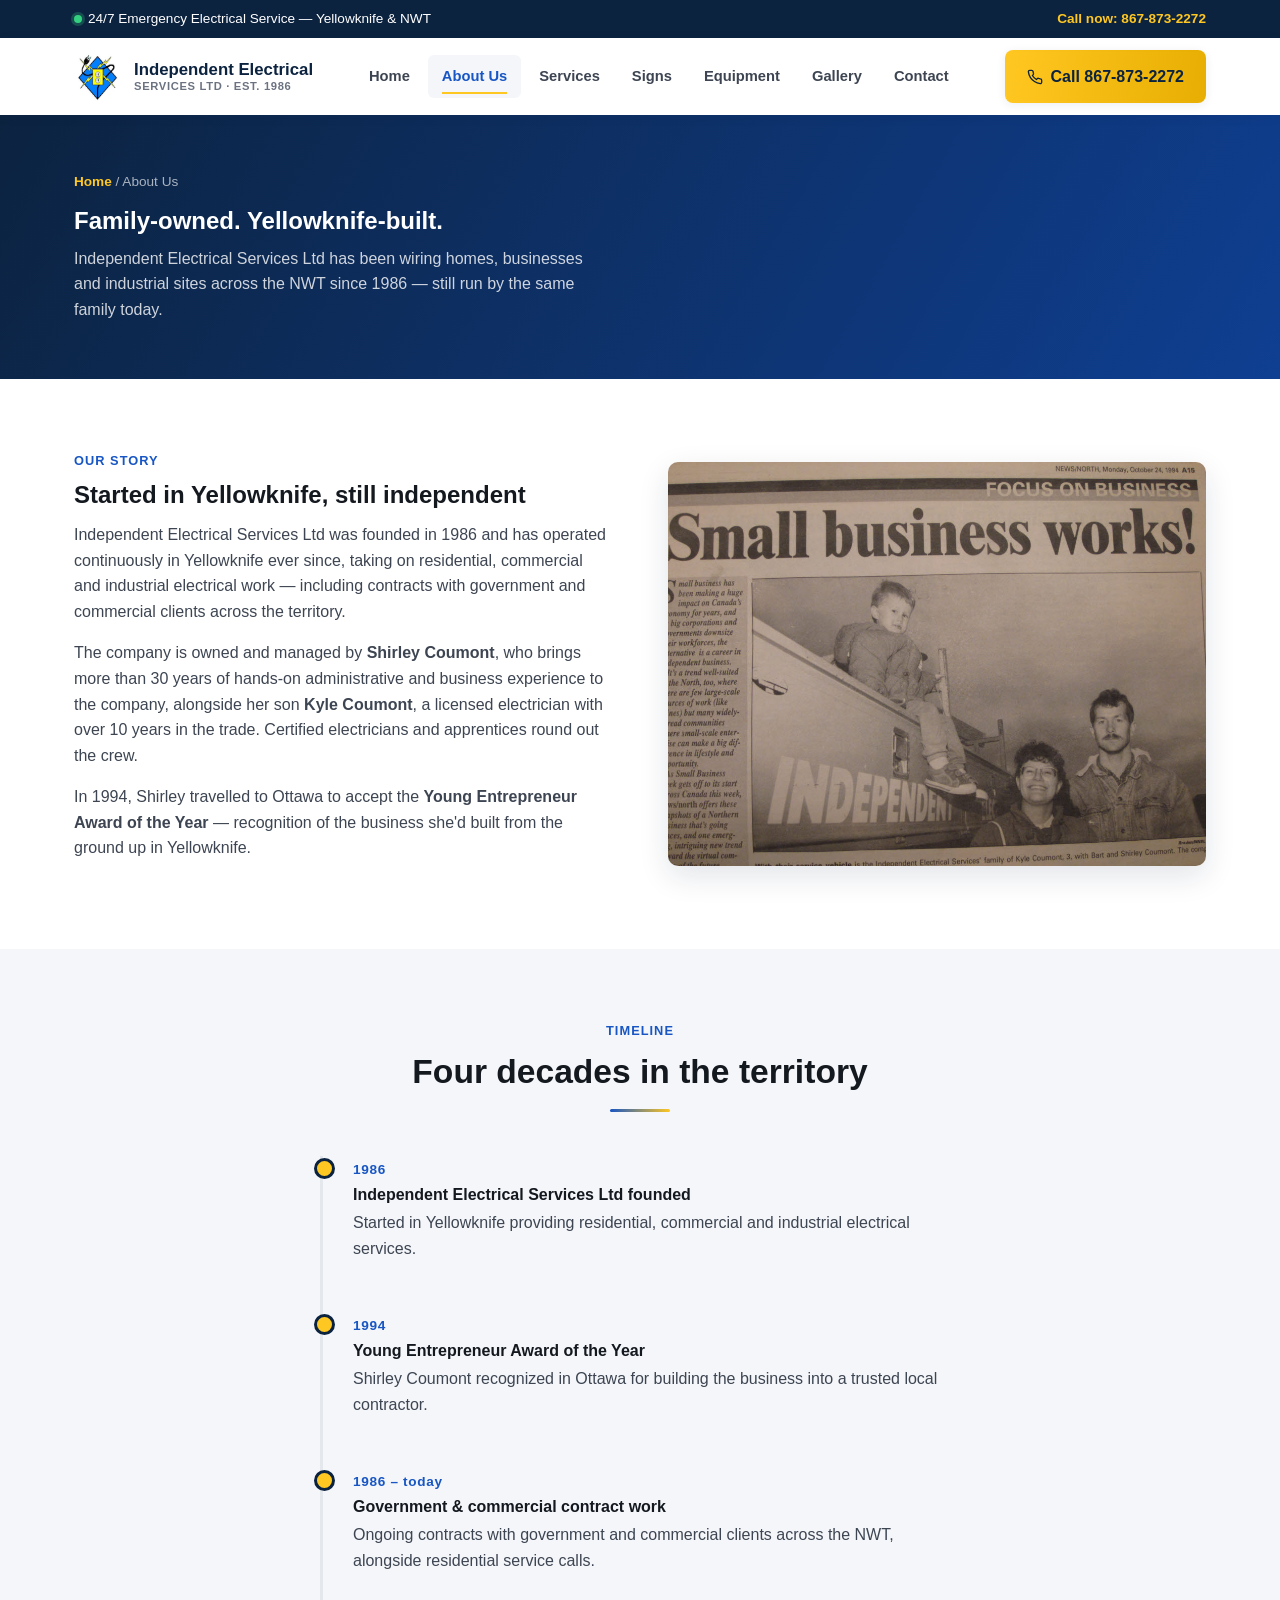
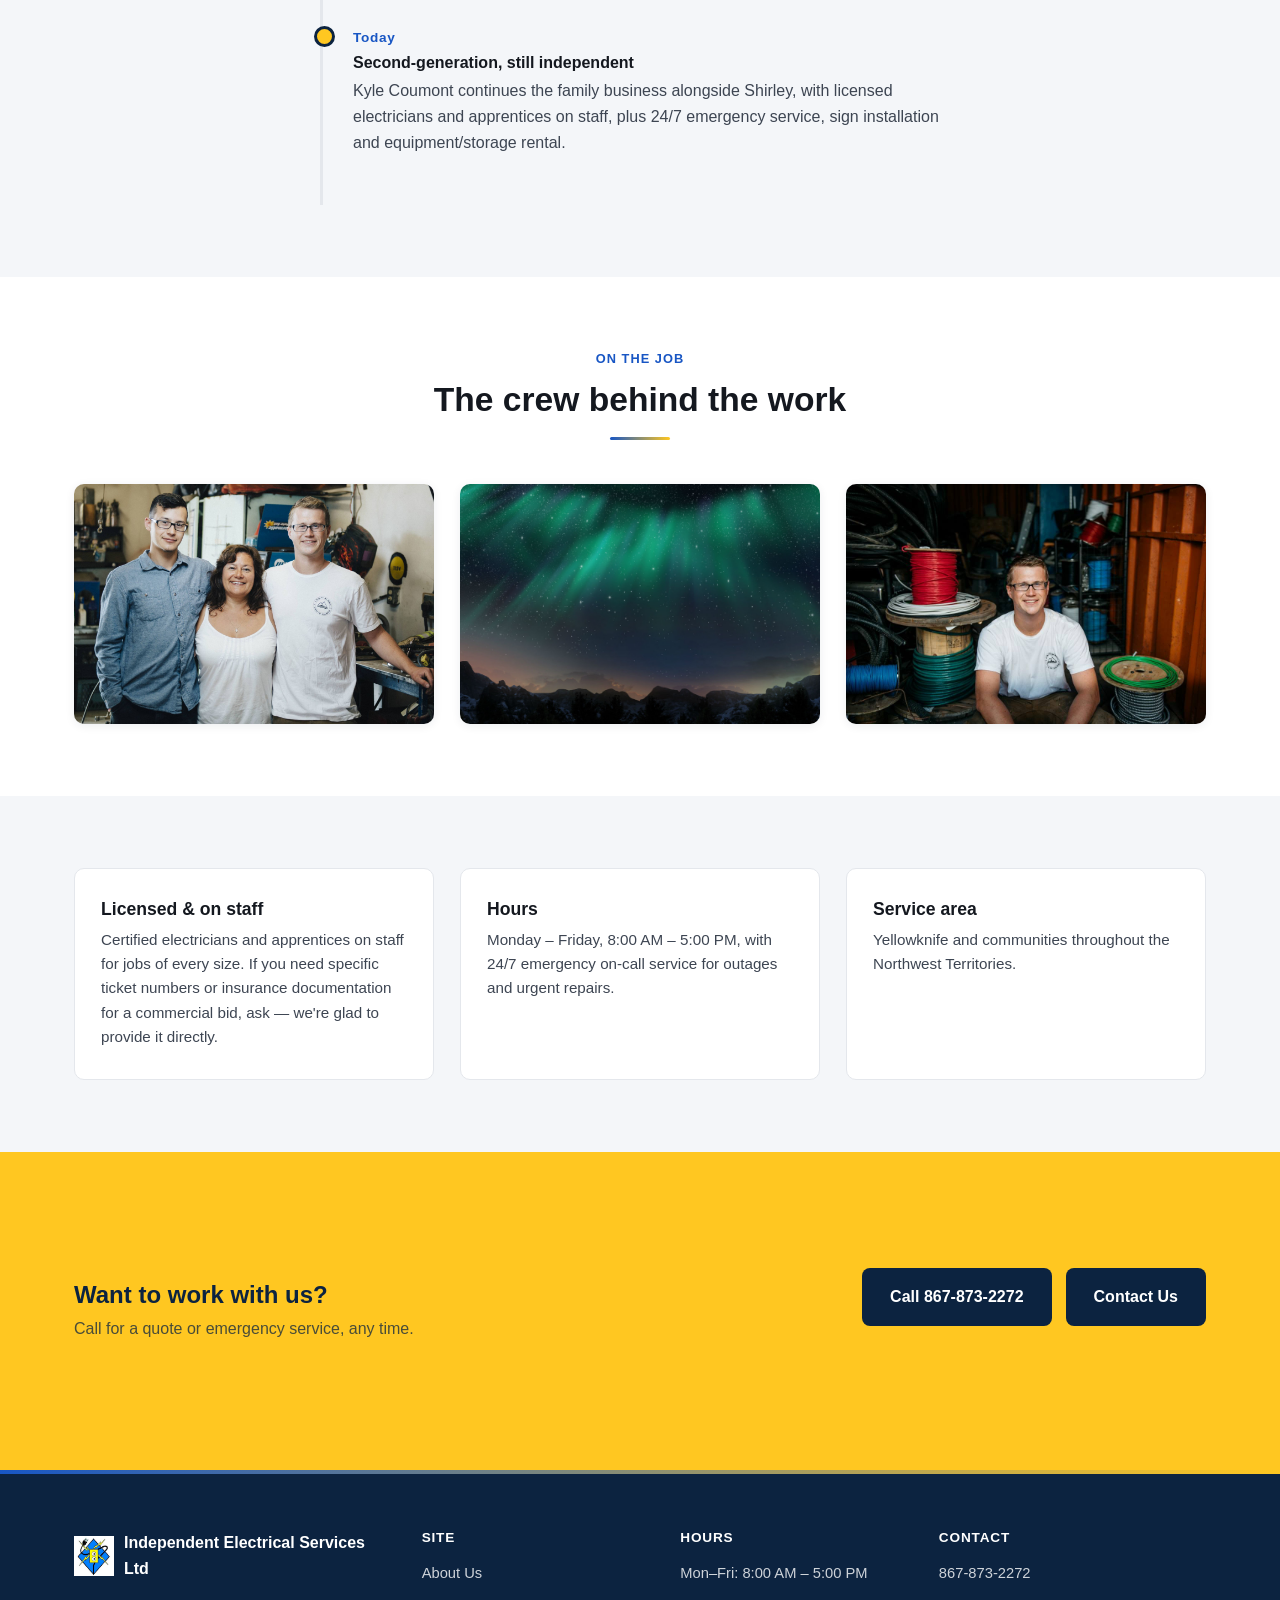
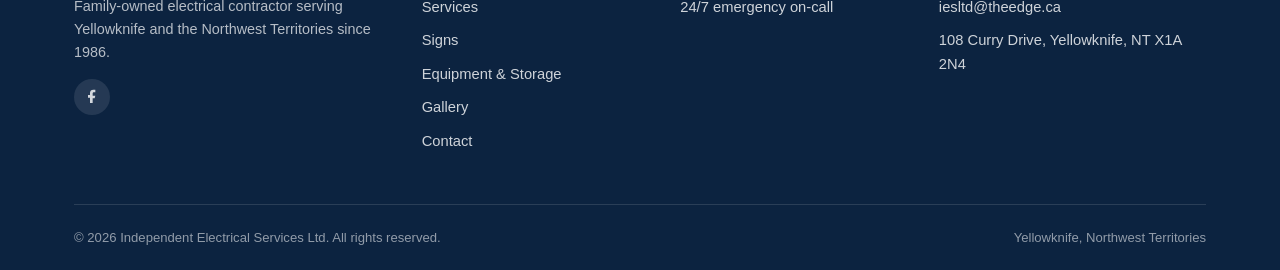
==== commit c2e0b81b: "Fix header call button wrapping on mobile The phone number had no white-space:nowrap and the header-" ====
--- a/about.html
+++ b/about.html
@@ -41,7 +41,10 @@
       </ul>
     </nav>
     <div class="header-cta">
-      <a href="tel:+18678732272" class="btn btn-primary"><span class="long">Call</span> 867-873-2272</a>
+      <a href="tel:+18678732272" class="btn btn-primary" aria-label="Call 867-873-2272">
+        <svg class="phone-icon" viewBox="0 0 24 24" fill="none" stroke="currentColor" stroke-width="2" stroke-linecap="round" stroke-linejoin="round" aria-hidden="true"><path d="M22 16.9v3a2 2 0 0 1-2.2 2 19.8 19.8 0 0 1-8.6-3.1 19.5 19.5 0 0 1-6-6A19.8 19.8 0 0 1 2.1 4.2 2 2 0 0 1 4.1 2h3a2 2 0 0 1 2 1.7c.1.9.3 1.8.6 2.7a2 2 0 0 1-.4 2.1L8.1 9.7a16 16 0 0 0 6 6l1.2-1.2a2 2 0 0 1 2.1-.4c.9.3 1.8.5 2.7.6a2 2 0 0 1 1.9 2Z"/></svg>
+        <span class="label"><span class="long">Call</span> 867-873-2272</span>
+      </a>
       <button class="nav-toggle" aria-expanded="false" aria-label="Toggle menu"><span></span></button>
     </div>
   </div>
--- a/css/style.css
+++ b/css/style.css
@@ -171,8 +171,9 @@
   color: var(--blue);
 }
 
-.header-cta { display: flex; align-items: center; gap: 12px; }
-.header-cta .btn { padding: 12px 20px; }
+.header-cta { display: flex; align-items: center; gap: 12px; flex-shrink: 0; }
+.header-cta .btn { padding: 12px 20px; white-space: nowrap; }
+.header-cta .btn .phone-icon { width: 16px; height: 16px; flex-shrink: 0; }
 
 .nav-toggle {
   display: none;
@@ -596,7 +597,15 @@
   body.home .hero { margin-top: 0; padding-top: 72px; }
   body.home .site-header { background: var(--white); }
   body.home .site-header:not(.is-scrolled) .brand,
-  body.home .site-header:not(.is-scrolled) .brand small { color: var(--navy); }
+  body.home .site-header:not(.is-scrolled) .brand small,
+  body.home .site-header:not(.is-scrolled) .main-nav a {
+    color: var(--navy);
+  }
+  body.home .site-header:not(.is-scrolled) .main-nav a[aria-current="page"],
+  body.home .site-header:not(.is-scrolled) .main-nav a:hover {
+    color: var(--navy);
+    background: var(--gray-100);
+  }
 }
 
 /* Generic scroll-reveal (classes are added by JS — content is always
@@ -746,25 +755,6 @@
 }
 .main-nav a:hover::before,
 .main-nav a[aria-current="page"]::before { transform: scaleX(1); }
-
-/* Mobile nav slide + fade */
-.main-nav { backdrop-filter: blur(10px); }
-.main-nav li {
-  opacity: 0;
-  transform: translateX(16px);
-  transition: opacity 0.35s var(--ease), transform 0.35s var(--ease);
-}
-.main-nav[data-open="true"] li {
-  opacity: 1;
-  transform: translateX(0);
-}
-.main-nav[data-open="true"] li:nth-child(1) { transition-delay: 0.04s; }
-.main-nav[data-open="true"] li:nth-child(2) { transition-delay: 0.08s; }
-.main-nav[data-open="true"] li:nth-child(3) { transition-delay: 0.12s; }
-.main-nav[data-open="true"] li:nth-child(4) { transition-delay: 0.16s; }
-.main-nav[data-open="true"] li:nth-child(5) { transition-delay: 0.2s; }
-.main-nav[data-open="true"] li:nth-child(6) { transition-delay: 0.24s; }
-.main-nav[data-open="true"] li:nth-child(7) { transition-delay: 0.28s; }
 
 /* Emergency dot pulse (already animated by shadow, add real pulse) */
 .top-strip .dot { animation: pulse-dot 2s ease-in-out infinite; }
@@ -970,11 +960,36 @@
     transform: translateX(100%);
     transition: transform 0.25s ease;
     overflow-y: auto;
+    backdrop-filter: blur(10px);
   }
   .main-nav[data-open="true"] { transform: translateX(0); }
   .main-nav ul { flex-direction: column; align-items: stretch; gap: 6px; }
   .main-nav a { padding: 14px; font-size: 1.05rem; }
-  .header-cta .btn span.long { display: none; }
+  .main-nav li {
+    opacity: 0;
+    transform: translateX(16px);
+    transition: opacity 0.35s var(--ease), transform 0.35s var(--ease);
+  }
+  .main-nav[data-open="true"] li { opacity: 1; transform: translateX(0); }
+  .main-nav[data-open="true"] li:nth-child(1) { transition-delay: 0.04s; }
+  .main-nav[data-open="true"] li:nth-child(2) { transition-delay: 0.08s; }
+  .main-nav[data-open="true"] li:nth-child(3) { transition-delay: 0.12s; }
+  .main-nav[data-open="true"] li:nth-child(4) { transition-delay: 0.16s; }
+  .main-nav[data-open="true"] li:nth-child(5) { transition-delay: 0.2s; }
+  .main-nav[data-open="true"] li:nth-child(6) { transition-delay: 0.24s; }
+  .main-nav[data-open="true"] li:nth-child(7) { transition-delay: 0.28s; }
+  .header-cta a.btn.btn-primary {
+    padding: 0;
+    width: 44px;
+    height: 44px;
+    border-radius: 50%;
+    justify-content: center;
+    flex-shrink: 0;
+  }
+  .header-cta .btn .label { display: none; }
+  .header-cta .btn .phone-icon { width: 18px; height: 18px; }
+  .brand .brand-text { min-width: 0; }
+  .brand .brand-text small { white-space: nowrap; }
   .nav-toggle { display: block; }
   .grid-4, .grid-3, .grid-2 { grid-template-columns: 1fr; }
   .footer-grid { grid-template-columns: 1fr; }
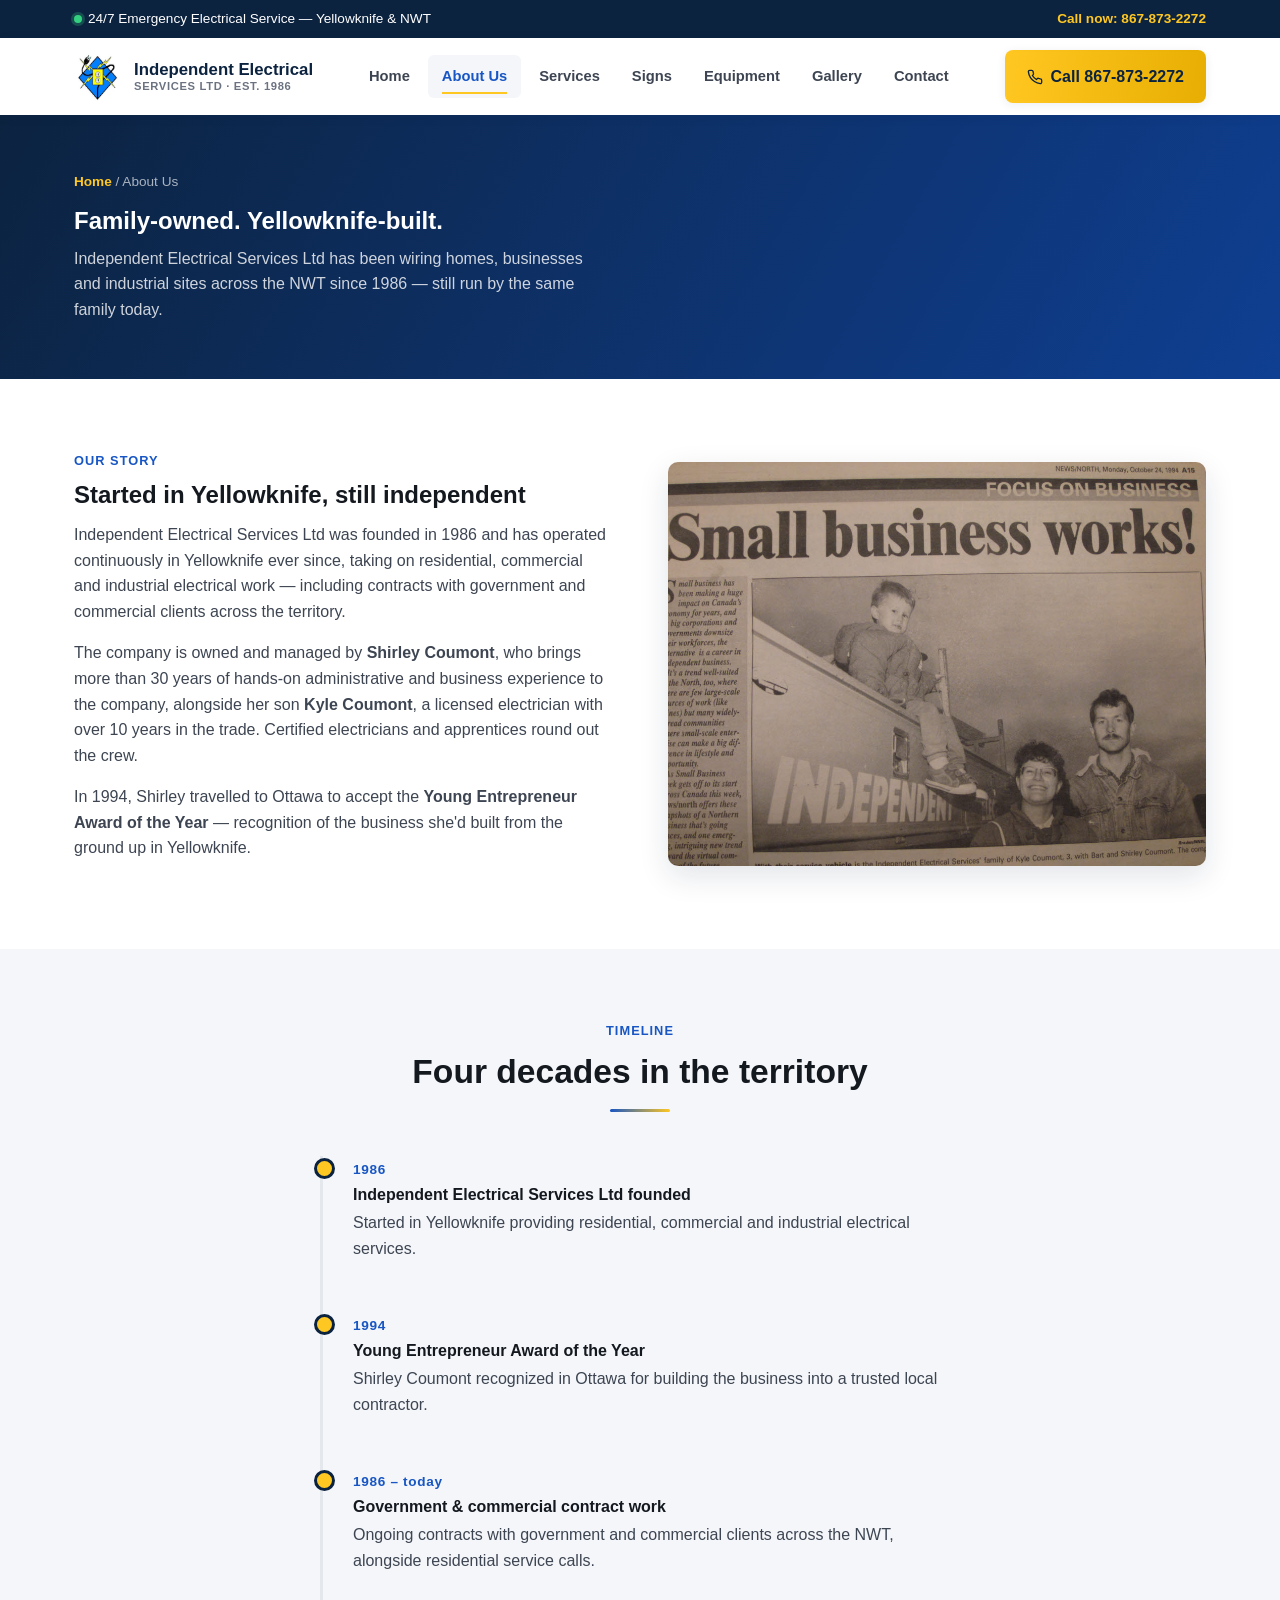
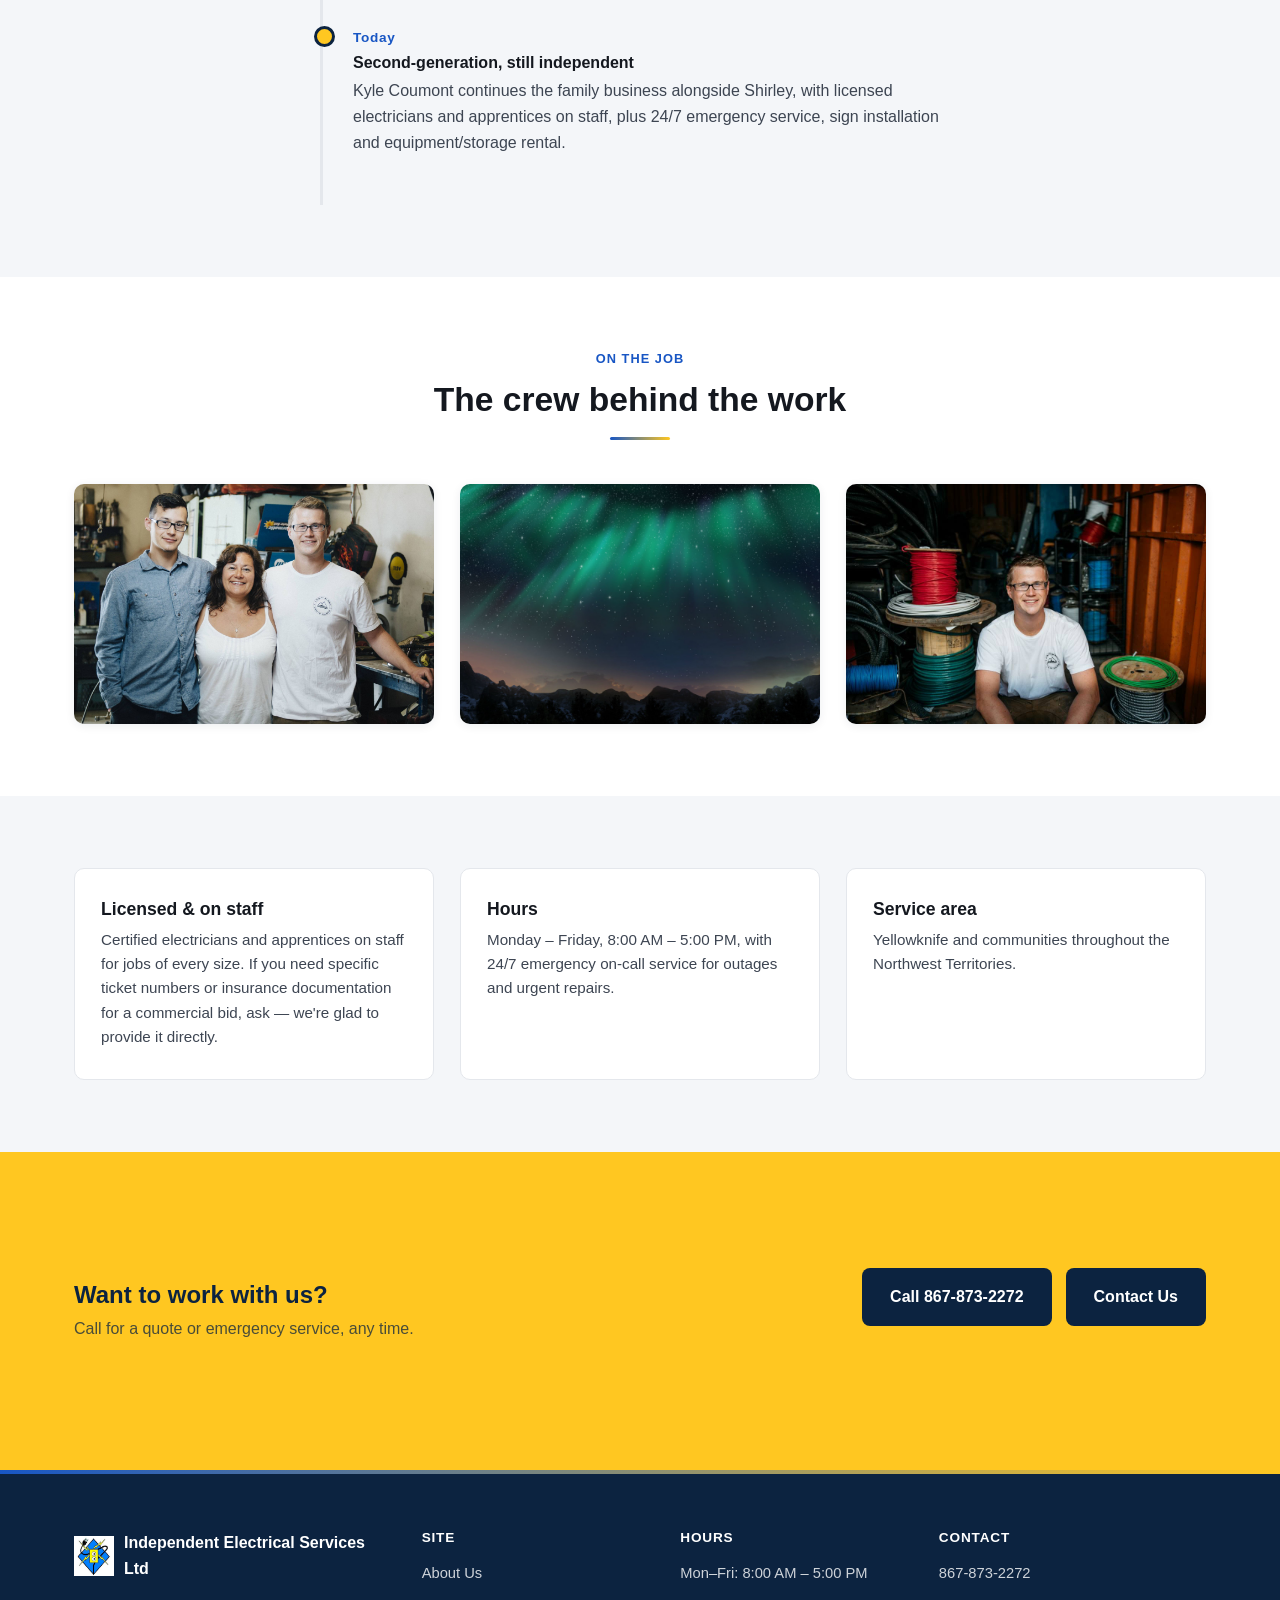
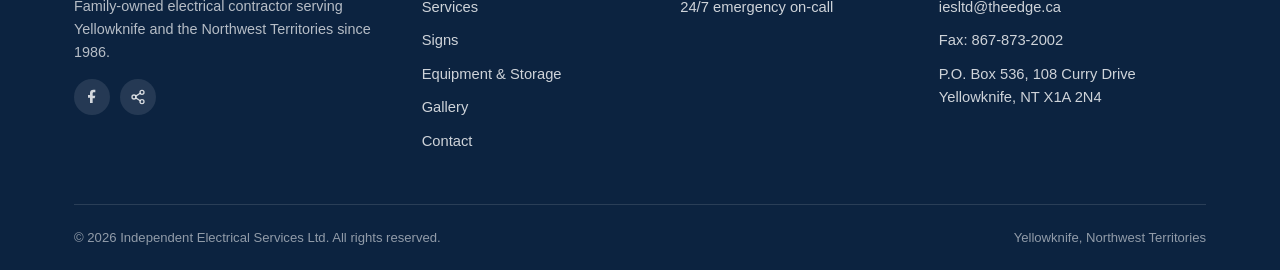
==== commit 202e9dbe: "Restore content dropped from the original site Verified against the live iesnwt.ca and found four re" ====
--- a/about.html
+++ b/about.html
@@ -194,7 +194,8 @@
         <ul>
           <li><a href="tel:+18678732272">867-873-2272</a></li>
           <li><a href="mailto:iesltd@theedge.ca">iesltd@theedge.ca</a></li>
-          <li>108 Curry Drive, Yellowknife, NT X1A 2N4</li>
+          <li>Fax: 867-873-2002</li>
+          <li>P.O. Box 536, 108 Curry Drive<br />Yellowknife, NT X1A 2N4</li>
         </ul>
       </div>
     </div>
--- a/css/style.css
+++ b/css/style.css
@@ -511,15 +511,36 @@
   font-size: 0.82rem;
   color: rgba(255, 255, 255, 0.55);
 }
-.social-row { display: flex; gap: 10px; }
-.social-row a {
+.social-row { display: flex; gap: 10px; align-items: center; }
+.social-row a, .social-row button {
   width: 36px; height: 36px;
   border-radius: 50%;
   background: rgba(255, 255, 255, 0.1);
   display: flex; align-items: center; justify-content: center;
-}
-.social-row a:hover { background: var(--yellow); color: var(--navy); }
+  border: none;
+  color: inherit;
+  cursor: pointer;
+  font: inherit;
+  padding: 0;
+}
+.social-row a:hover, .social-row button:hover { background: var(--yellow); color: var(--navy); }
 .social-row svg { width: 16px; height: 16px; }
+.share-toast {
+  position: fixed;
+  left: 50%; bottom: 24px;
+  transform: translateX(-50%) translateY(10px);
+  background: var(--navy);
+  color: var(--white);
+  padding: 10px 18px;
+  border-radius: 999px;
+  font-size: 0.85rem;
+  font-weight: 600;
+  opacity: 0;
+  pointer-events: none;
+  transition: opacity 0.25s ease, transform 0.25s ease;
+  z-index: 250;
+}
+.share-toast.is-visible { opacity: 1; transform: translateX(-50%) translateY(0); }
 
 /* ---------- Sticky mobile call bar ---------- */
 .mobile-call-bar {
